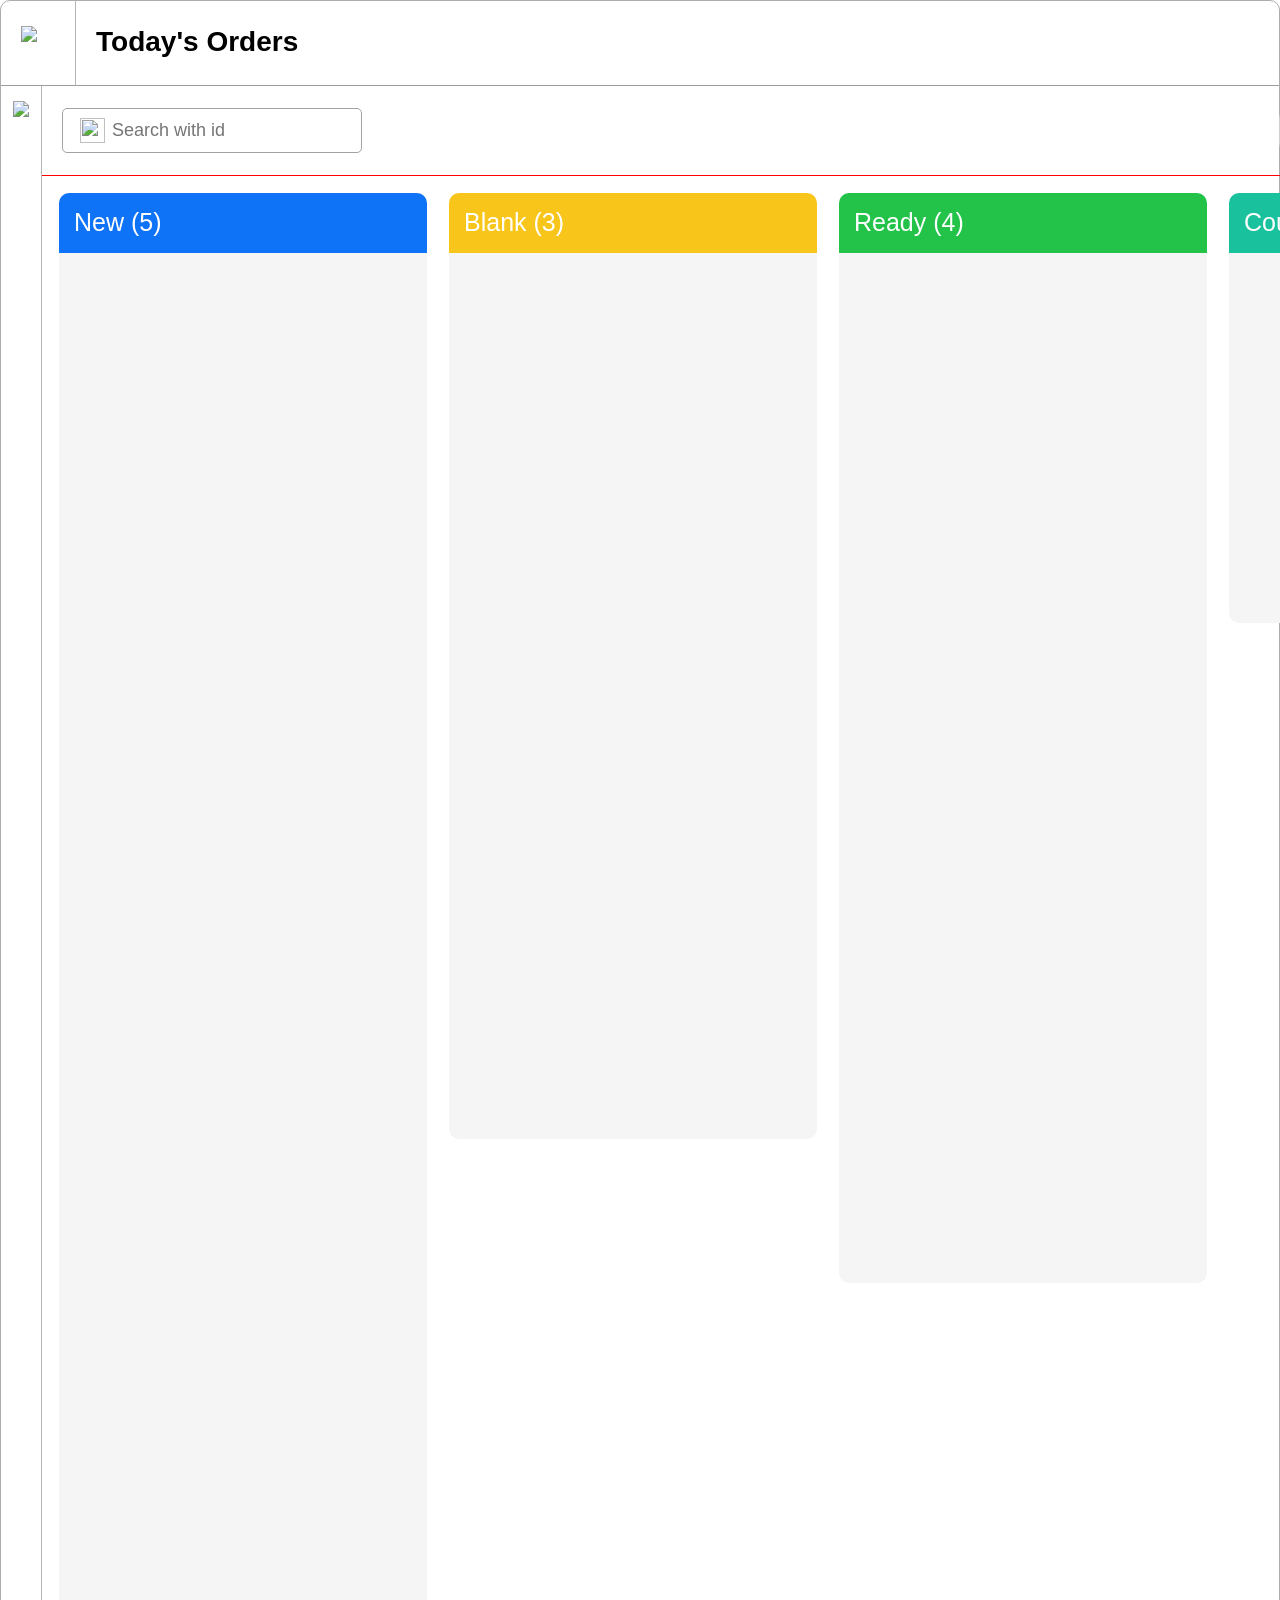
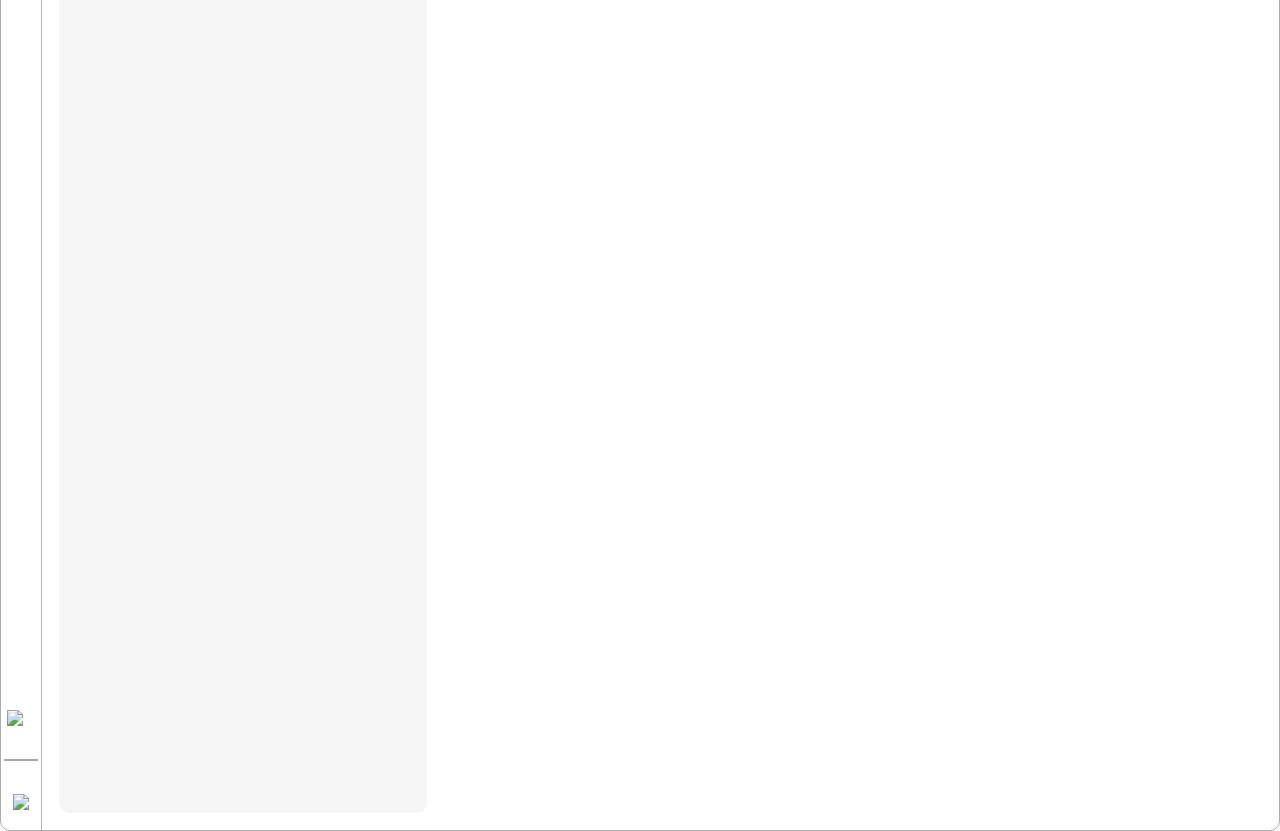
==== main.html @ ea242348 "Added images and HTML file" ====
<!DOCTYPE html>

<html lang="en">
  <head>
    <title>Nefily App</title>

    <style>
      * {
        margin: 0;
        padding: 0;
        box-sizing: border-box;
      }

      body {
        background-attachment: scroll;
        display: flex;
      }

      .main-container {
        display: flex;
        flex-direction: column;
        width: 100vw;
        height: 100vh; /*This ensures that all height is taken: no white space*/
        min-height: 780px;
        height: auto; /*Height grows as more products are added*/
        border: 1px solid rgb(173, 173, 173);
        border-radius: 10px;
        display: flex;
      }

      .top-container {
        width: 100%;
        height: 85px;
        display: flex;
      }

      .top-left-div {
        width: 75px;
        height: 85px;
        border-right: 1px solid rgb(183, 183, 183);
        border-bottom: 1px solid rgb(156, 156, 156);
      }

      .logo-image {
        margin-top: 25px;
        margin-left: 20px;
      }

      .top-right-div {
        flex: 1;
        height: 85px;
        border-bottom: 1px solid rgb(156, 156, 156);
      }

      .top-right-div-para {
        font-size: 28px;
        padding-top: 25px;
        padding-left: 20px;
        font-weight: bold;
        font-family: Arial;
      }

      .bottom-container {
        width: 100%;
        flex: 1;
        display: flex;
      }

      .bottom-left-div {
        width: 75px;
        border-right: 1px solid rgb(183, 183, 183);
        flex-direction: column;
        justify-content: space-between;
        align-items: center;
        display: flex;
      }

      .mainMenu-image {
        margin-top: 15px;
      }

      .contaierOfAvatarAndSettings {
        width: 40px;
        height: 100px;
        margin-bottom: 20px;
        display: flex;
        align-items: center;
        flex-direction: column;
        justify-content: space-between;
        margin-top: 5px;
      }

      .bottom-right-div {
        flex: 1; /*This is for width. No need to give flex: 1; to height as .bottom-container is already does it*/
        flex-direction: column;
        display: flex;
      }

      .bottom-right-upper-div {
        height: 90px;
        border-bottom: 1px solid red;
        display: flex;
        flex-direction: row;
        align-items: center;
        justify-content: space-between;
      }

      .bottom-right-top-searching-div {
        width: 300px;
        height: 45px;
        border: 1px solid rgb(163, 163, 163);
        border-radius: 5px;
        margin-left: 20px;
        display: flex;
        flex-direction: row;
        align-items: center;
      }
      
      .input-element {
        font-size: 18px;
        border: none; 
        margin-left: 7px;
      }
      .input-element:focus {
        outline: none;
      }

      .bottom-right-top-right-div {
        display: flex;
        width: 350px; 
        height: 90px; 
        flex-direction: row; 
        align-items: center;
        justify-content: space-between;
      }

      .total-orders-div {
        width: 175px;
        height: 45px;
        border: 1px solid rgb(207, 207, 207);
        border-radius: 10px;
        margin-left: 13px;
        align-items: center;
        display: flex;
      }

      .time-div {
        width: 120px;
        height: 45px;
        border: 1px solid rgb(207, 207, 207);
        border-radius: 10px;
        margin-right: 20px;
        align-items: center;
        display: flex;
      }

      .bottom-right-lower-div {
        flex: 1;
        display: flex;
        flex-direction: row;
        justify-content: space-between;
        position: relative;
        overflow: hidden; /* Ensures no content overflows */
        
      }

      .products-container-1 {
        margin-top: 17px;
        margin-left: 17px;
        margin-right: 10px;
        margin-bottom: 17px;
        width: 370px;
        height: 2220px;
        transition: 0.5s ease-in-out;
      }
      .products-container-1:hover {
        transform: scale(1.04, 1.015);  /* Width increases 10%, Height increases 30% */
      }
      .products-container-1-head {
        display: flex;
        width: 368px;
        height: 60px;
        background-color: rgb(14, 115, 246);
        border-top-left-radius: 10px;
        border-top-right-radius: 10px;
      }
      .products-container-1-body {
        width: 368px;
        height: 2160px;
        background-color: rgb(245, 245, 245);
        border-bottom-right-radius: 10px;
        border-bottom-left-radius: 10px;
      }

      .products-container-2 {
        margin-top: 17px;
        margin-left: 10px;
        margin-right: 10px;
        margin-bottom: 17px;
        width: 370px;
        transition: 0.5s ease-in-out;
      }
      .products-container-2:hover {
        transform: scale(1.04, 1.015);  /* Width increases 10%, Height increases 30% */
      }
      .products-container-2-head {
        display: flex;
        width: 368px;
        height: 60px;
        background-color: rgb(248, 197, 27);
        border-top-left-radius: 10px;
        border-top-right-radius: 10px;
      }
      .products-container-2-body {
        width: 368px;
        height: 886px;
        background-color: rgb(245, 245, 245);
        border-bottom-right-radius: 10px;
        border-bottom-left-radius: 10px;
      }
      

      .products-container-3 {
        margin-top: 17px;
        margin-left: 10px;
        margin-right: 10px;
        margin-bottom: 17px;
        width: 370px;
        transition: 0.5s ease-in-out;
      }
      .products-container-3:hover {
        transform: scale(1.04, 1.015);  /* Width increases 10%, Height increases 30% */
      }
      .products-container-3-head {
        display: flex;
        width: 368px;
        height: 60px;
        background-color: rgb(34, 195, 72);
        border-top-left-radius: 10px;
        border-top-right-radius: 10px;
      }
      .products-container-3-body {
        width: 368px;
        height: 1030px;
        background-color: rgb(245, 245, 245);
        border-bottom-right-radius: 10px;
        border-bottom-left-radius: 10px;
      }

      .products-container-4 {
        margin-top: 17px;
        margin-left: 10px;
        margin-right: 17px;
        margin-bottom: 17px;
        width: 370px;
        transition: 0.5s ease-in-out;
      }
      .products-container-4:hover {
        transform: scale(1.04, 1.015);  /* Width increases 10%, Height increases 30% */
      }
      .products-container-4-head {
        display: flex;
        width: 368px;
        height: 60px;
        background-color: rgb(26, 193, 157);
        border-top-left-radius: 10px;
        border-top-right-radius: 10px;
      }
      .products-container-4-body {
        width: 368px;
        height: 370px;
        background-color: rgb(245, 245, 245);
        border-bottom-right-radius: 10px;
        border-bottom-left-radius: 10px;
      }
    </style>
  </head>

  <body>
    <div class="main-container">
      <div class="top-container">
        <div class="top-left-div">
          <img src="/nefilyApp/images/logoOfProject.png" class="logo-image">
        </div>
        <div class="top-right-div">
          <p class="top-right-div-para">Today's Orders</p>
        </div>
      </div>
     
      <div class="bottom-container">
        <div class="bottom-left-div">
          <img src="/nefilyApp/images/main_menuOfProject.png" class="mainMenu-image">

          <div class="contaierOfAvatarAndSettings">
            <img src="/nefilyApp/images/settingsOfProject.jpg"  style="width: 29px; height: 29x;">
            <hr style="width: 34px; border: 1px solid rgb(167, 167, 167);">
            <img src="/nefilyApp/images/avatarOfProject.png">
          </div>
        </div>

        <div class="bottom-right-div">
          <div class="bottom-right-upper-div">
            <div class="bottom-right-top-searching-div">
              <img src="/nefilyApp/images/searchingIcon.png" style="width: 25px; height: 25px; margin-left: 17px;">
              <input placeholder="Search with id" class="input-element">
            </div>

            <div class="bottom-right-top-right-div">
              <div class="total-orders-div">
                <img src="/nefilyApp/images/checkmark1.webp" style="width: 35px; height: 35px; margin-left: 15px;">
                <p style="display: inline-block; font-size: 20px; margin-left: 2px;">All: 
                  <select style="font-size: 19px; border: none;">
                    <option selected value="63" style="border: none;">63</option>
                    <option value="1">1</option>
                  </select>
                </p>
              </div>
              <div class="time-div" >
                <img src="/nefilyApp/images/clock-timer-icon.png" style="width: 26px; height: 26px; margin-left: 15px;">
                <p style="font-size: 21px; margin-left: 15px;">45:08</p>
              </div>
            </div>
          </div>   
          
          <div class="bottom-right-lower-div">
            <div class="products-container-1">
              <div class="products-container-1-head">
                <p style="font-size: 25px; margin: 15px; color: white; font-family: Arial;">New (5)</p>
              </div>
              <div class="products-container-1-body"></div>
            </div>

            <div class="products-container-2">
              <div class="products-container-2-head">
                <p style="font-size: 25px; margin: 15px; color: white; font-family: Arial;">Blank (3)</p>
              </div>
              <div class="products-container-2-body"></div>
            </div>

            <div class="products-container-3">
              <div class="products-container-3-head">
                <p style="font-size: 25px; margin: 15px; color: white; font-family: Arial;">Ready (4)</p>
              </div>
              <div class="products-container-3-body"></div>
            </div>

            <div class="products-container-4">
              <div class="products-container-4-head">
                <p style="font-size: 25px; margin: 15px; color: white; font-family: Arial;">Courier on the way (1)</p>
              </div>
              <div class="products-container-4-body"></div>
            </div>
          </div>
        </div>
      </div>   
    </div>
  </body>
</html>
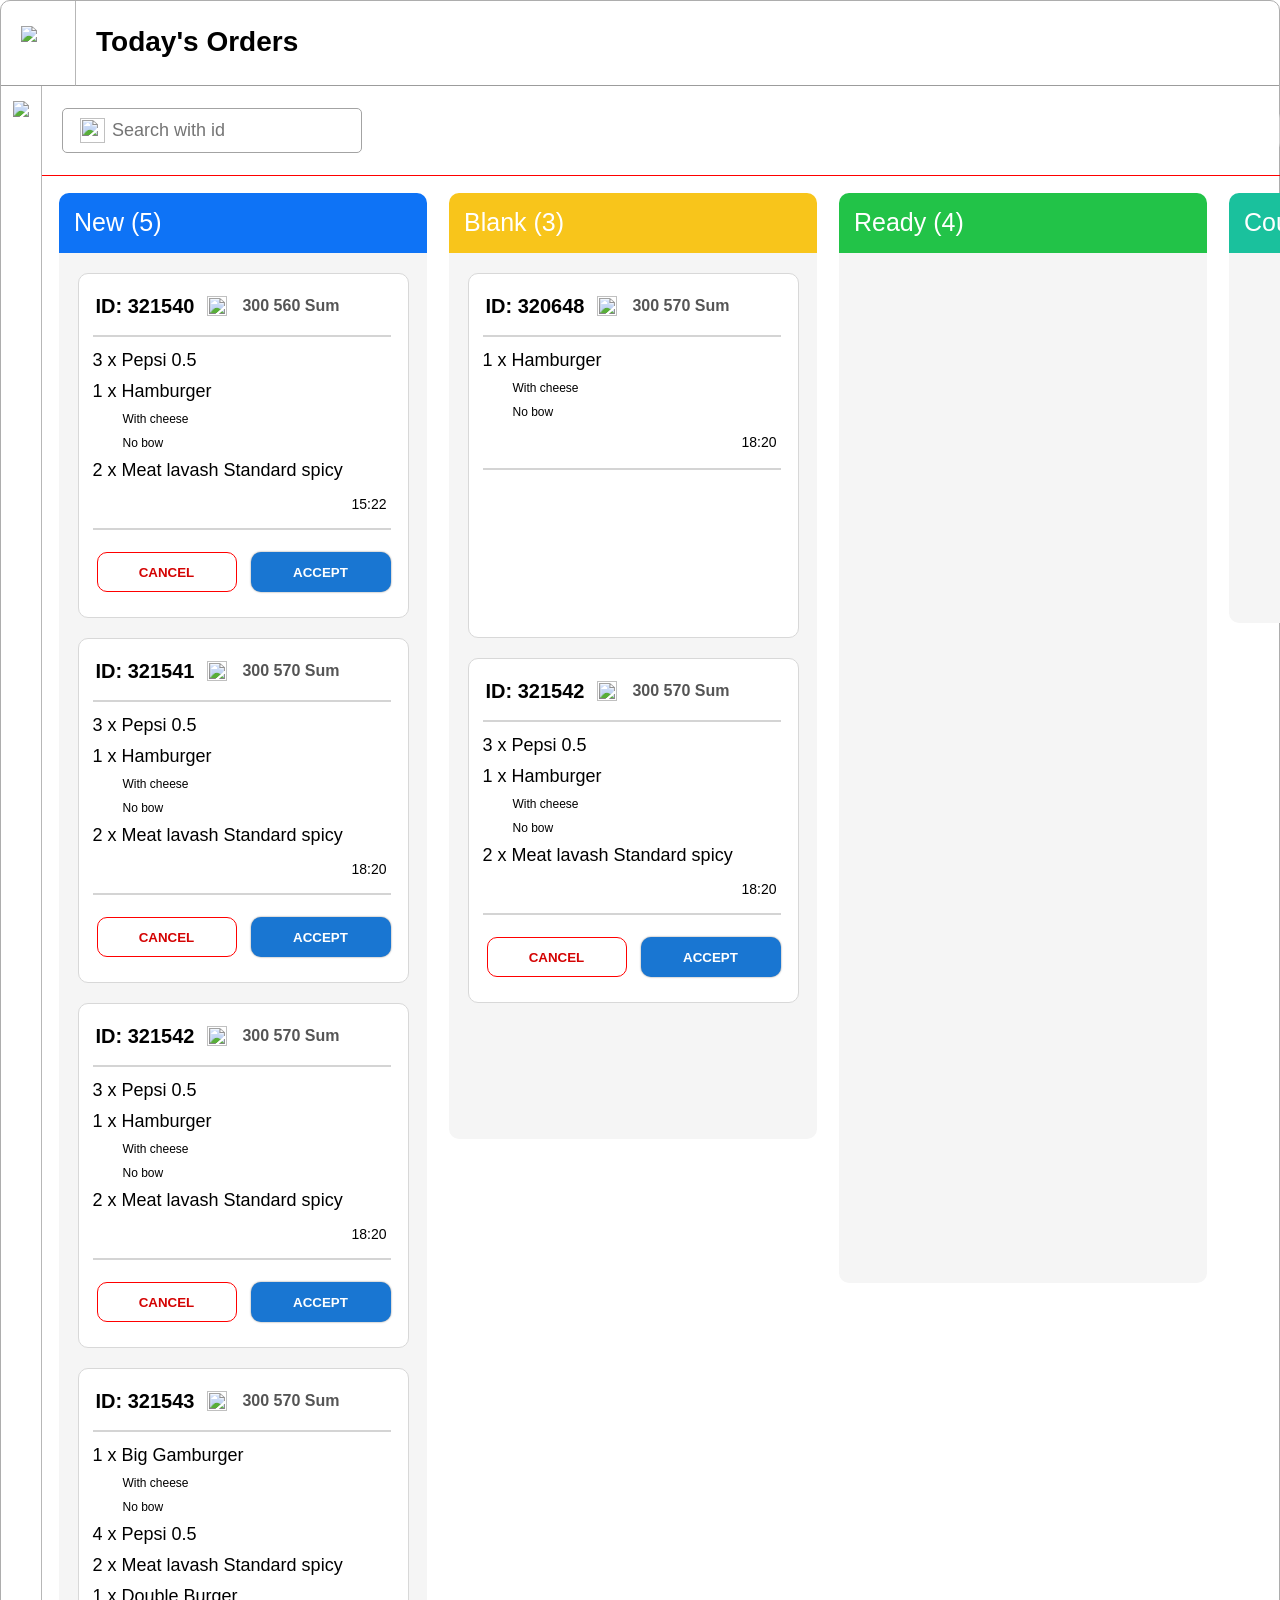
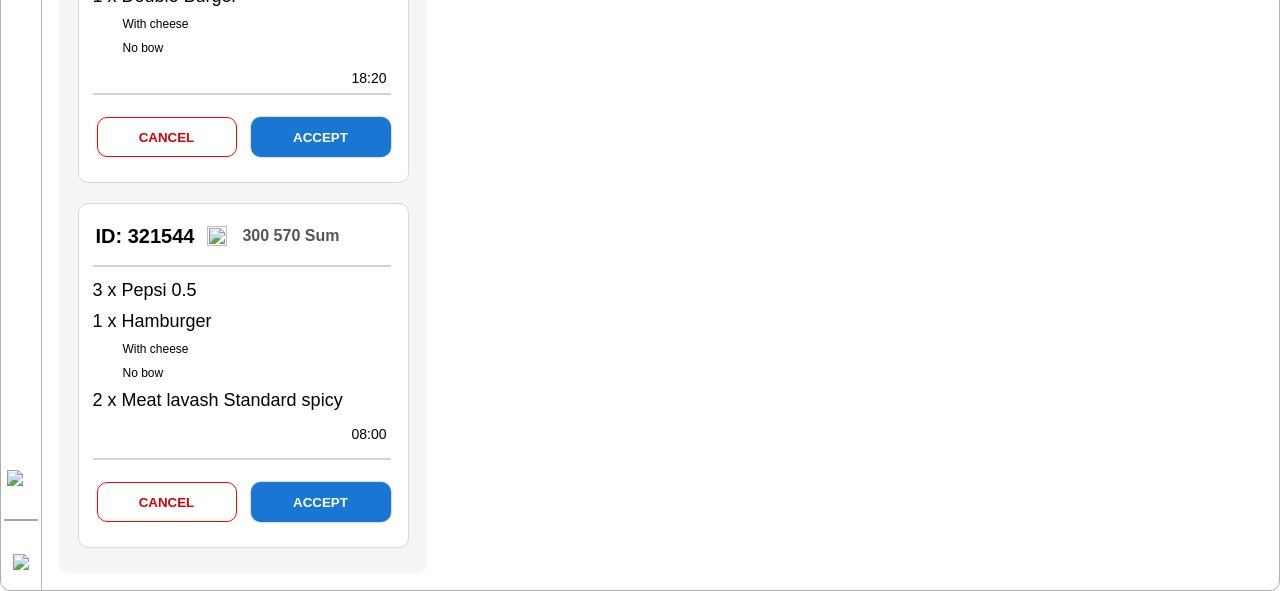
==== commit a26c5190: "Adding the next image-icons and code" ====
--- a/main.html
+++ b/main.html
@@ -170,7 +170,7 @@
         margin-right: 10px;
         margin-bottom: 17px;
         width: 370px;
-        height: 2220px;
+        height: 1980px;
         transition: 0.5s ease-in-out;
       }
       .products-container-1:hover {
@@ -185,11 +185,14 @@
         border-top-right-radius: 10px;
       }
       .products-container-1-body {
-        width: 368px;
-        height: 2160px;
+        display: flex;
+        width: 368px;
+        height: 1920px;
         background-color: rgb(245, 245, 245);
         border-bottom-right-radius: 10px;
         border-bottom-left-radius: 10px;
+        flex-direction: column;
+        align-items: center;
       }
 
       .products-container-2 {
@@ -217,6 +220,9 @@
         background-color: rgb(245, 245, 245);
         border-bottom-right-radius: 10px;
         border-bottom-left-radius: 10px;
+        display: flex;
+        flex-direction: column;
+        align-items: center;
       }
       
 
@@ -272,6 +278,80 @@
         background-color: rgb(245, 245, 245);
         border-bottom-right-radius: 10px;
         border-bottom-left-radius: 10px;
+      }
+
+
+      .product-info-dev-1 {
+        margin-top: 20px;
+        width: 331px;
+        height: 345px;
+        background-color: rgb(255, 255, 255);
+        border-radius: 10px;
+        border: 1px solid rgb(216, 216, 216);
+        transition: 0.6s ease-in-out;
+        color: black;
+      }
+      .product-info-dev-1:hover {
+        transform: scale(1.06);
+      }
+      .product-info-dev-1-style-top {
+        width: 298px; 
+        height: 60px; 
+        border-bottom: 2px solid rgb(212, 212, 212);
+        margin-top: 3px; 
+        margin-left: 14px;
+        margin-right: 14px;
+        align-items: center;
+        display: flex;
+        font-weight: bold;
+      }
+      .product-info-dev-1-style-bottom {
+        width: 298px; 
+        height: 190px;
+        border-bottom: 2px solid rgb(212, 212, 212);
+        margin-top: 3px; 
+        margin-left: 14px;
+        margin-right: 14px;
+        align-items: start;
+        display: flex;
+        flex-direction: column;
+      }
+      .cancel-button {
+        width: 140px; 
+        height: 40px;
+        color: rgb(212, 3, 3);
+        font-family: Arial;
+        font-weight: bolder;
+        border: 0.2px solid red;
+        border-radius: 10px;
+        margin-top: 22px;
+        margin-left: 18px;
+        margin-bottom: 18px;
+        background-color: white;
+        cursor: pointer;
+      }
+      .cancel-button:hover {
+        background-color: rgb(255, 243, 243);
+        transition: 0.2s ease-in-out;
+        box-shadow: 0px 0px 5px rgb(247, 183, 183);
+      }
+      .accept-button {
+        width: 140px; 
+        height: 40px;
+        color: white;
+        font-family: Arial;
+        font-weight: bolder;
+        border: none;
+        border-radius: 10px;
+        margin: 10px;
+        background-color: rgb(25, 118, 210);
+        box-shadow: 0px 0px 2px gray;
+        cursor: pointer;
+      }
+      .accept-button:hover {
+        background-color: rgb(8, 104, 201);
+        transition: 0.3s ease-in-out;
+        box-shadow: 0px 0px 5px gray;
       }
     </style>
   </head>
@@ -322,19 +402,205 @@
             </div>
           </div>   
           
+
           <div class="bottom-right-lower-div">
             <div class="products-container-1">
               <div class="products-container-1-head">
                 <p style="font-size: 25px; margin: 15px; color: white; font-family: Arial;">New (5)</p>
               </div>
-              <div class="products-container-1-body"></div>
+              <div class="products-container-1-body">
+                <div class="product-info-dev-1">
+                  <div class="product-info-dev-1-style-top">
+                    <p style=" font-size: 20px; font-family: Arial; margin-left: 3px; display: inline-block;">ID: 321540
+                    </p>
+                    <img src="/nefilyApp/images/info-icon.png" style="width: 20px; height: 20px; margin-left: 13px;">
+                    <p style="font-family: Arial; color: rgb(85, 85, 85); margin-left: 15px;">300 560 Sum</p>
+                    <img src="/nefilyApp/images/payme-icon.png" style="width: 17px; height: 17px; margin-left: 7px;">
+                    <img src="/nefilyApp/images/home-icon.png" style="width: 15px; height: 15px; margin-left: 7px;">
+                  </div>
+
+                  <div class="product-info-dev-1-style-bottom">
+                    <p style="font-size: 18px; margin-top: 10px; font-family: Arial;">3 x Pepsi 0.5</p>
+                    <p style="font-size: 18px; margin-top: 10px; font-family: Arial;">1 x Hamburger</p>
+                    <p style="font-size: 12px; margin-top: 10px; font-family: Arial; margin-left: 30px;">With cheese</p>
+                    <p style="font-size: 12px; margin-top: 10px; font-family: Arial; margin-left: 30px;">No bow</p>
+                    <p style="font-size: 18px; margin-top: 10px; font-family: Arial;">2 x Meat lavash Standard spicy</p>
+                    <div style="width: 70px; height: 30px; display: flex; align-items: center; margin-top: 8px; margin-left: 235px;">
+                      <img src="/nefilyApp/images/clock-timer-icon.png" style="width: 15px; height: 15px;">
+                      <p style="display: inline-block; margin-left: 9px; font-family: Arial; font-size: 14px;">15:22</p>
+                    </div>
+                  </div>
+                  
+                  <button class="cancel-button"> 
+                    CANCEL
+                  </button>
+                  <button class="accept-button">ACCEPT</button>
+                </div>
+
+                <div class="product-info-dev-1">
+                  <div class="product-info-dev-1-style-top">
+                    <p style=" font-size: 20px; font-family: Arial; margin-left: 3px; display: inline-block;">ID: 321541
+                    </p>
+                    <img src="/nefilyApp/images/info-icon.png" style="width: 20px; height: 20px; margin-left: 13px;">
+                    <p style="font-family: Arial; color: rgb(85, 85, 85); margin-left: 15px;">300 570 Sum</p>
+                    <img src="/nefilyApp/images/apelsin-icon.png" style="width: 15px; height: 15px; margin-left: 7px;">
+                    <img src="/nefilyApp/images/home-icon.png" style="width: 15px; height: 15px; margin-left: 7px;">
+                  </div>
+
+                  <div class="product-info-dev-1-style-bottom">
+                    <p style="font-size: 18px; margin-top: 10px; font-family: Arial;">3 x Pepsi 0.5</p>
+                    <p style="font-size: 18px; margin-top: 10px; font-family: Arial;">1 x Hamburger</p>
+                    <p style="font-size: 12px; margin-top: 10px; font-family: Arial; margin-left: 30px;">With cheese</p>
+                    <p style="font-size: 12px; margin-top: 10px; font-family: Arial; margin-left: 30px;">No bow</p>
+                    <p style="font-size: 18px; margin-top: 10px; font-family: Arial;">2 x Meat lavash Standard spicy</p>
+                    <div style="width: 70px; height: 30px; display: flex; align-items: center; margin-top: 8px; margin-left: 235px;">
+                      <img src="/nefilyApp/images/clock-timer-icon.png" style="width: 15px; height: 15px;">
+                      <p style="display: inline-block; margin-left: 9px; font-family: Arial; font-size: 14px;">18:20</p>
+                    </div>
+                  </div>
+                  
+                  <button class="cancel-button">CANCEL</button>
+                  <button class="accept-button">ACCEPT</button>
+                </div>
+
+                <div class="product-info-dev-1">
+                  <div class="product-info-dev-1-style-top">
+                    <p style=" font-size: 20px; font-family: Arial; margin-left: 3px; display: inline-block;">ID: 321542
+                    </p>
+                    <img src="/nefilyApp/images/info-icon.png" style="width: 20px; height: 20px; margin-left: 13px;">
+                    <p style="font-family: Arial; color: rgb(85, 85, 85); margin-left: 15px;">300 570 Sum</p>
+                    <img src="/nefilyApp/images/card-icon.png" style="width: 15px; height: 15px; margin-left: 7px;">
+                    <img src="/nefilyApp/images/home-icon.png" style="width: 15px; height: 15px; margin-left: 7px;">
+                  </div>
+
+                  <div class="product-info-dev-1-style-bottom">
+                    <p style="font-size: 18px; margin-top: 10px; font-family: Arial;">3 x Pepsi 0.5</p>
+                    <p style="font-size: 18px; margin-top: 10px; font-family: Arial;">1 x Hamburger</p>
+                    <p style="font-size: 12px; margin-top: 10px; font-family: Arial; margin-left: 30px;">With cheese</p>
+                    <p style="font-size: 12px; margin-top: 10px; font-family: Arial; margin-left: 30px;">No bow</p>
+                    <p style="font-size: 18px; margin-top: 10px; font-family: Arial;">2 x Meat lavash Standard spicy</p>
+                    <div style="width: 70px; height: 30px; display: flex; align-items: center; margin-top: 8px; margin-left: 235px;">
+                      <img src="/nefilyApp/images/clock-timer-icon.png" style="width: 15px; height: 15px;">
+                      <p style="display: inline-block; margin-left: 9px; font-family: Arial; font-size: 14px;">18:20</p>
+                    </div>
+                  </div>
+
+                  <button class="cancel-button">CANCEL</button>
+                  <button class="accept-button">ACCEPT</button>
+                </div>
+
+                <div class="product-info-dev-1" style="height: 415px;">
+                  <div class="product-info-dev-1-style-top">
+                    <p style=" font-size: 20px; font-family: Arial; margin-left: 3px; display: inline-block;">ID: 321543
+                    </p>
+                    <img src="/nefilyApp/images/info-icon.png" style="width: 20px; height: 20px; margin-left: 13px;">
+                    <p style="font-family: Arial; color: rgb(85, 85, 85); margin-left: 15px;">300 570 Sum</p>
+                    <img src="/nefilyApp/images/cash-icon.png" style="width: 15px; height: 15px; margin-left: 7px;">
+                    <img src="/nefilyApp/images/walk-icon.png" style="width: 15px; height: 15px; margin-left: 7px;">
+                  </div>
+
+                  <div class="product-info-dev-1-style-bottom" style="height: 260px;">
+                    <p style="font-size: 18px; margin-top: 10px; font-family: Arial;">1 x Big Gamburger</p>
+                    <p style="font-size: 12px; margin-top: 10px; font-family: Arial; margin-left: 30px;">With cheese</p>
+                    <p style="font-size: 12px; margin-top: 10px; font-family: Arial; margin-left: 30px;">No bow</p>
+                    <p style="font-size: 18px; margin-top: 10px; font-family: Arial;">4 x Pepsi 0.5</p>
+                    <p style="font-size: 18px; margin-top: 10px; font-family: Arial;">2 x Meat lavash Standard spicy</p>
+                    <p style="font-size: 18px; margin-top: 10px; font-family: Arial;">1 x Double Burger</p>
+                    <p style="font-size: 12px; margin-top: 10px; font-family: Arial; margin-left: 30px;">With cheese</p>
+                    <p style="font-size: 12px; margin-top: 10px; font-family: Arial; margin-left: 30px;">No bow</p>
+                    <div style="width: 70px; height: 30px; display: flex; align-items: center; margin-top: 8px; margin-left: 235px;">
+                      <img src="/nefilyApp/images/clock-timer-icon.png" style="width: 15px; height: 15px;">
+                      <p style="display: inline-block; margin-left: 9px; font-family: Arial; font-size: 14px;">18:20</p>
+                    </div>
+                  </div>
+
+                  <button class="cancel-button">CANCEL</button>
+                  <button class="accept-button">ACCEPT</button>
+                </div>
+
+                <div class="product-info-dev-1">
+                  <div class="product-info-dev-1-style-top">
+                    <p style=" font-size: 20px; font-family: Arial; margin-left: 3px; display: inline-block;">ID: 321544
+                    </p>
+                    <img src="/nefilyApp/images/info-icon.png" style="width: 20px; height: 20px; margin-left: 13px;">
+                    <p style="font-family: Arial; color: rgb(85, 85, 85); margin-left: 15px;">300 570 Sum</p>
+                    <img src="/nefilyApp/images/click-icon.png" style="width: 15px; height: 15px; margin-left: 7px;">
+                    <img src="/nefilyApp/images/home-icon.png" style="width: 15px; height: 15px; margin-left: 7px;">
+                  </div>
+
+                  <div class="product-info-dev-1-style-bottom">
+                    <p style="font-size: 18px; margin-top: 10px; font-family: Arial;">3 x Pepsi 0.5</p>
+                    <p style="font-size: 18px; margin-top: 10px; font-family: Arial;">1 x Hamburger</p>
+                    <p style="font-size: 12px; margin-top: 10px; font-family: Arial; margin-left: 30px;">With cheese</p>
+                    <p style="font-size: 12px; margin-top: 10px; font-family: Arial; margin-left: 30px;">No bow</p>
+                    <p style="font-size: 18px; margin-top: 10px; font-family: Arial;">2 x Meat lavash Standard spicy</p>
+                    <div style="width: 70px; height: 30px; display: flex; align-items: center; margin-top: 8px; margin-left: 235px;">
+                      <img src="/nefilyApp/images/clock-timer-icon.png" style="width: 15px; height: 15px;">
+                      <p style="display: inline-block; margin-left: 9px; font-family: Arial; font-size: 14px;">08:00</p>
+                    </div>
+                  </div>
+
+                  <button class="cancel-button">CANCEL</button>
+                  <button class="accept-button">ACCEPT</button>
+                </div>
+
+              </div>
             </div>
 
             <div class="products-container-2">
               <div class="products-container-2-head">
                 <p style="font-size: 25px; margin: 15px; color: white; font-family: Arial;">Blank (3)</p>
               </div>
-              <div class="products-container-2-body"></div>
+              <div class="products-container-2-body">
+                <div class="product-info-dev-1" style="min-height: 365px;">
+                  <div class="product-info-dev-1-style-top">
+                    <p style=" font-size: 20px; font-family: Arial; margin-left: 3px; display: inline-block;">ID: 320648
+                    </p>
+                    <img src="/nefilyApp/images/info-icon.png" style="width: 20px; height: 20px; margin-left: 13px;">
+                    <p style="font-family: Arial; color: rgb(85, 85, 85); margin-left: 15px;">300 570 Sum</p>
+                    <img src="/nefilyApp/images/card-icon.png" style="width: 15px; height: 15px; margin-left: 7px;">
+                    <img src="/nefilyApp/images/home-icon.png" style="width: 15px; height: 15px; margin-left: 7px;">
+                  </div>
+
+                  <div class="product-info-dev-1-style-bottom" style="height: 130px;">
+                    <p style="font-size: 18px; margin-top: 10px; font-family: Arial;">1 x Hamburger</p>
+                    <p style="font-size: 12px; margin-top: 10px; font-family: Arial; margin-left: 30px;">With cheese</p>
+                    <p style="font-size: 12px; margin-top: 10px; font-family: Arial; margin-left: 30px;">No bow</p>
+                    <div style="width: 70px; height: 30px; display: flex; align-items: center; margin-top: 8px; margin-left: 235px;">
+                      <img src="/nefilyApp/images/clock-timer-icon.png" style="width: 15px; height: 15px;">
+                      <p style="display: inline-block; margin-left: 9px; font-family: Arial; font-size: 14px;">18:20</p>
+                    </div>
+                  </div>
+                </div>
+
+                <div class="product-info-dev-1">
+                  <div class="product-info-dev-1-style-top">
+                    <p style=" font-size: 20px; font-family: Arial; margin-left: 3px; display: inline-block;">ID: 321542
+                    </p>
+                    <img src="/nefilyApp/images/info-icon.png" style="width: 20px; height: 20px; margin-left: 13px;">
+                    <p style="font-family: Arial; color: rgb(85, 85, 85); margin-left: 15px;">300 570 Sum</p>
+                    <img src="/nefilyApp/images/card-icon.png" style="width: 15px; height: 15px; margin-left: 7px;">
+                    <img src="/nefilyApp/images/home-icon.png" style="width: 15px; height: 15px; margin-left: 7px;">
+                  </div>
+
+                  <div class="product-info-dev-1-style-bottom">
+                    <p style="font-size: 18px; margin-top: 10px; font-family: Arial;">3 x Pepsi 0.5</p>
+                    <p style="font-size: 18px; margin-top: 10px; font-family: Arial;">1 x Hamburger</p>
+                    <p style="font-size: 12px; margin-top: 10px; font-family: Arial; margin-left: 30px;">With cheese</p>
+                    <p style="font-size: 12px; margin-top: 10px; font-family: Arial; margin-left: 30px;">No bow</p>
+                    <p style="font-size: 18px; margin-top: 10px; font-family: Arial;">2 x Meat lavash Standard spicy</p>
+                    <div style="width: 70px; height: 30px; display: flex; align-items: center; margin-top: 8px; margin-left: 235px;">
+                      <img src="/nefilyApp/images/clock-timer-icon.png" style="width: 15px; height: 15px;">
+                      <p style="display: inline-block; margin-left: 9px; font-family: Arial; font-size: 14px;">18:20</p>
+                    </div>
+                  </div>
+
+                  <button class="cancel-button">CANCEL</button>
+                  <button class="accept-button">ACCEPT</button>
+                </div>
+
+
+              </div>
             </div>
 
             <div class="products-container-3">
